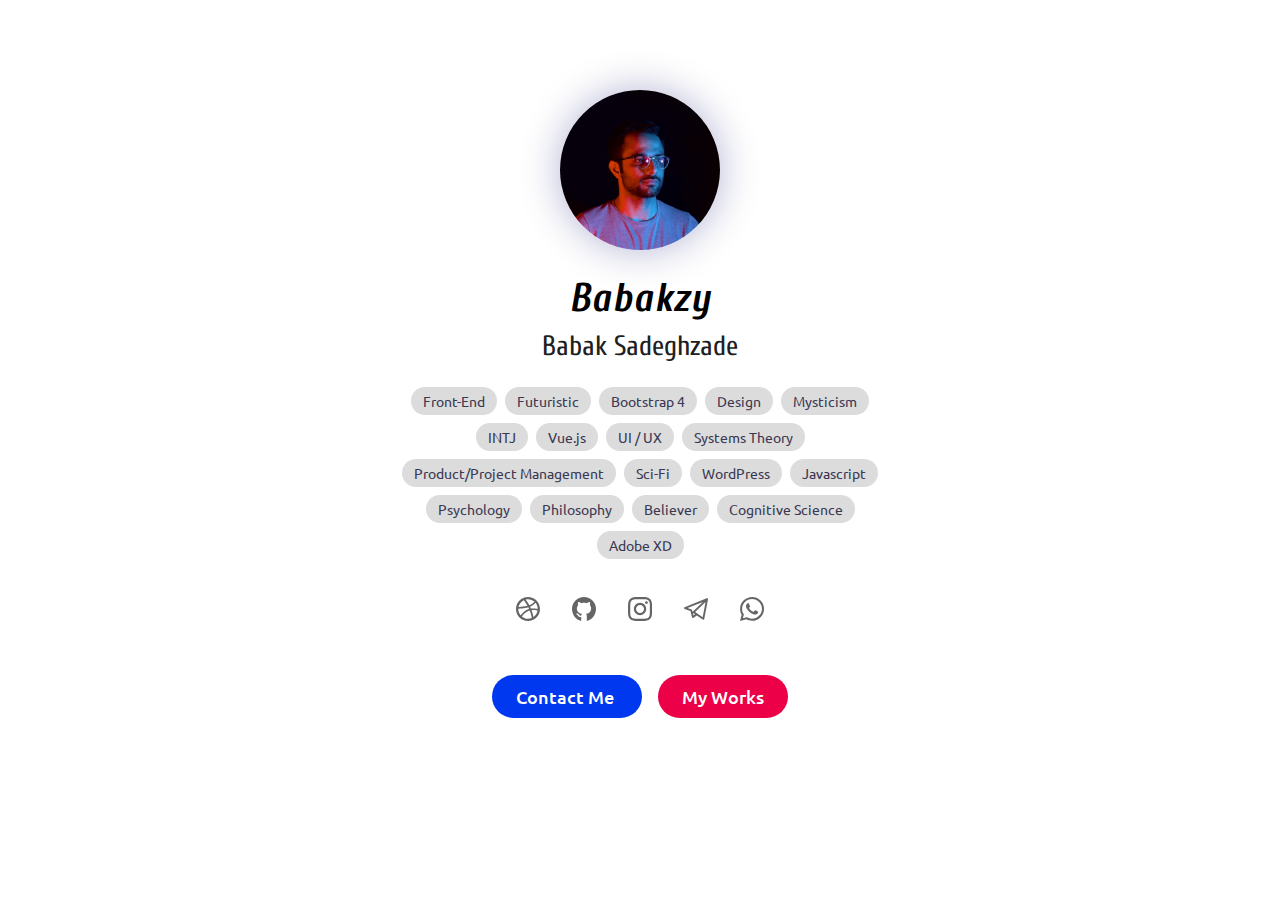
==== index.html @ 32bf8b67 "mailto  / managment" ====
<!DOCTYPE html>
<html>

<head>
  <meta charset="UTF-8">
  <!-- 
    
    DO NOT LOOK AT CODE. IT IS NOT CLEAN. "Mechanic’s car is leaking!"

   -->
  <title>Babakzy - Hi it's my Personal Website</title>
  <meta name="title" content="Babakzy   - Hi it's my personal Website">
  <meta name="description"
    content="Hi, my name is Babak Sadeghzadeh. I am a front-end developer from Tabriz, Iran.   *  you can find me with @Babakzy ">

  <!-- Open Graph / Facebook -->
  <meta property="og:type" content="website">
  <meta property="og:url" content="https://babakzy.github.io/">
  <meta property="og:title" content="Babakzy   - My Personal Website">
  <meta property="og:description"
    content="Hi, my name is Babak Sadeghzadeh. I am a front-end developer from Tabriz, Iran.   *  you can find me with @Babakzy ">
  <meta property="og:image" content="https://babakzy.github.io/profile.jpg">

  <link rel="apple-touch-icon" sizes="180x180" href="images/apple-touch-icon.png">
  <link rel="icon" type="image/png" sizes="32x32" href="images/favicon-32x32.png">
  <link rel="icon" type="image/png" sizes="16x16" href="images/favicon-16x16.png">
  <link rel="manifest" href="images/site.webmanifest">
  <meta name="theme-color" content="#0038f0">
  <meta name="apple-mobile-web-app-status-bar-style" content="#0038f0">
  <!-- Twitter -->
  <meta property="twitter:card" content="summary_large_image">
  <meta property="twitter:url" content="https://babakzy.github.io/">
  <meta property="twitter:title" content="Babakzy   - My Personal Website">
  <meta property="twitter:description"
    content="Hi, my name is Babak Sadeghzadeh. I am a front-end developer from Tabriz, Iran.   *  you can find me with @Babakzy ">
  <meta property="twitter:image" content="https://babakzy.github.io/profile.jpg">
  <meta name="viewport" content="width=device-width, initial-scale=1">
  <link href="https://fonts.googleapis.com/css2?family=Ubuntu:wght@400;500&display=swap" rel="stylesheet">
  <link href="https://fonts.googleapis.com/css2?family=Cuprum:ital,wght@0,700;1,400&display=swap" rel="stylesheet">
  <link rel="stylesheet" href="styles/stylesheet.css" type="text/css">



  <!--[if lt IE 9]>
  <script src="https://cdnjs.cloudflare.com/ajax/libs/html5shiv/3.7.3/html5shiv.min.js"></script>
  <![endif]-->
</head>

<body id="body">
  <div class="container">
    <div class="row justify-content-center">
      <div class=" col-sm-10 col-md-7 col-lg-6   mt-10 text-center">
        <img class="avatar " src="https://babakzy.github.io/images/babakzyexp25.jpg" alt="Babakzy - بابک صادق زاده">
        <h1 class="text-center nick mt-4">Babakzy </h1>
        <h3 class="text-center mt-2 name">Babak Sadeghzade</h3>
        <div class="tagbox">

          <span class="work">Front-End</span>
          <span class="personality">Futuristic</span>
          <span class="work">Bootstrap 4</span>
          <span class="work">Design</span>
          <span class="interested">Mysticism</span>
          <span class="personality">INTJ</span>
          <span class="work">Vue.js</span>
          <span class="work">UI / UX</span>
          <span class="interested">Systems Theory</span>
          <span class="work">Product/Project Management</span>
          <span class="personality">Sci-Fi</span>
          <span class="work">WordPress</span>
          <span class="work">Javascript</span>
          <span class="interested">Psychology</span>
          <span class="interested">Philosophy</span>
          <span class="personality">Believer</span>
          <span class="interested">Cognitive Science</span>
          <span class="work">Adobe XD</span>
        </div>
        <div class="connect mt-0 mb-4">
<!--           <a href="https://codepen.io/babakzy/"> <img class="link-icon"
              src="https://babakzy.github.io/images/001-codepen.svg" alt=""> </a> -->
          <a href="https://dribbble.com/babakzy"><img class="link-icon"
              src="https://babakzy.github.io/images/006-dribble-big-logo.svg" alt=""> </a>
          <a href="https://github.com/babakzy"> <img class="link-icon"
              src="https://babakzy.github.io/images/005-github.svg" alt=""> </a>
          <a href="https://www.instagram.com/babakzyy/"> <img class="link-icon"
              src="https://babakzy.github.io/images/003-instagram.svg" alt=""> </a>
          <a href="https://t.me/babakzyy"> <img class="link-icon"
              src="https://babakzy.github.io/images/002-telegram-logo.svg" alt=""> </a>
          <a href="http://wassmee.us/w/?c=d4c9"> <img class="link-icon"
              src="https://babakzy.github.io/images/004-whatsapp.svg" alt=""> </a>
        </div>
        <div class="mt-5 mb-5 pb-5">
          <a href="mailto:babakzy1@gmail.com" class="call-btn mx-2"> Contact Me </a>
          <a  class="work-btn mx-2" data-toggle="modal" data-target="#worksModal"> My Works
            </a>
        </div>
      </div>
    </div>
  </div>

  <!-- Modal -->
  <div class="modal fade" id="worksModal" tabindex="-1" role="dialog" aria-labelledby="exampleModalLongTitle"
    aria-hidden="true">
    <div class="modal-dialog modal-dialog-centered modal-lg " role="document">
      <div class="modal-content">
        <div class="modal-header pt-4">
<h3>Some Of My Works</h3>
          <button type="button" class="close" data-dismiss="modal" aria-label="Close">
            <span aria-hidden="true">&times;</span>
          </button>
        </div>
        <div class="modal-body p-4">
          <div class="row">
            <div class="col-md-6 mb-3">
              <div class="mywork">
                <h4> Vanish Cosmetic Clinic </h4>
                <a class="work-link" href="https://vanish.clinic/">vanish.clinic</a>
                <div class="mt-2"><span>Front-End</span> <span>Wordpress</span></div>
              </div>
            </div>
            <div class="col-md-6 mb-3">
              <div class="mywork">
                <h4> Silver Stone Digital</h4>
                <a class="work-link" href="https://www.silverstonedigital.co.uk/">silverstonedigital.co.uk</a>
                <div class="mt-2"><span>Front-End</span> <span>Wordpress</span></div>
              </div>
            </div>  
             <div class="col-md-6 mb-3">
              <div class="mywork">
                <h4>CashOffer.la</h4>
                <a class="work-link" href="https://www.cashoffer.la/">CashOffer.la</a>
                <div class="mt-2">  <span>UI/UX Design</span> <span>Front-End</span> <span>Wordpress</span></div>
              </div>
            </div>
            <div class="col-md-6 mb-3">
              <div class="mywork">
                <h4>United Web Agency</h4>
                <a class="work-link" href="https://www.unitedwebagency.com/">unitedwebagency.co.uk</a>
                <div class="mt-2"><span>Front-End</span> <span>Wordpress</span></div>
              </div>
            </div>
            <div class="col-md-6 mb-3">
              <div class="mywork">
                <h4>Shouka And Friends </h4>
                <a class="work-link" href="https://www.shoukaandfriends.at/">shoukaandfriends.at</a>
                <div class="mt-2"> <span>UI/UX</span> <span>Front-End</span> <span>Wordpess</span>  </div>
              </div>
            </div>
            <!-- <div class="col-md-6 mb-3">
              <div class="mywork">
                <h4>Dart Agency</h4>
                <a class="work-link" href="https://dartagency.uk/">dartagency.uk</a>
                <div class="mt-2"><span>Front-End</span> <span>Wordpress</span> <span>Design</span></div>
              </div>
            </div> -->
            <div class="col-md-6 mb-3">
              <div class="mywork">
                <h4>Sanicell</h4>
                <a class="work-link" href="https://sanicell.co.uk/">Sanicell.co.uk</a>
                <div class="mt-2"><span>Front-End</span> <span>Wordpress</span> <span>Design</span> <span>Branding</span></div>
              </div>
            </div>

<!--             <div class="col-md-6 mb-3">
              <div class="mywork">
                <h4>Speech2text</h4>
                <a class="work-link" href="https://speech2text.com.au/">speech2text.com.au</a>
                <div class="mt-2"><span>Front-End</span> </div>
              </div>
            </div> -->

            <!-- <div class="col-6 mb-3">
              <div class="mywork">
                <h4>Perfectly Nailed It</h4>
                <a class="work-link" href="https://perfectlynailedit.co.uk/">perfectlynailedit.co.uk</a>
                <div class="mt-2"><span>Front-End</span> <span>Wordpess</span>  </div>
              </div>
            </div> -->
            <!-- <div class="col-6 mb-3">
              <div class="mywork">
                <h4>Foof</h4>
                <a class="work-link" href="https://getfoof.com/">getfoof.com</a>
                <div class="mt-2"><span>Front-End</span> <span>Wordpress</span></div>
              </div>
            </div> 
-->

          </div> 

        </div>
        <div >
<p class="text-center d-block mb-3"> To See More Works Contact Me </p>
        </div>
      </div>
    </div>
  </div>

  <script type="text/javascript" src="js/jquery-3.4.1.min.js"></script>
  <script type="text/javascript" src="js/bootstrap.min.js"></script>
  <script type="text/javascript" src="js/popper.min.js"></script>
  <script type="text/javascript" src="js/main.js"></script>
</body>

</html>
---- styles/stylesheet.css ----
@import 'bootstrap.min.css';
/* 
   DO NOT LOOK AT CODE. IT IS NOT CLEAN. "Mechanic’s car is leaking!"
*/
*{
  font-family: "Ubuntu", sans-serif;
}
body {
  background-color: white;
  font-family: "Ubuntu", sans-serif;
  height: 100vh;
  width: 100vw;
}

p {
  font-family: "Ubuntu", sans-serif;
}
a:hover{
  text-decoration: none;
}
canvas {
  display: block;
  position: absolute;
  top: 0px;
  z-index: -888;
}

#particles-js {
  width: 100%;
  height: 100%;
}

h1, h2, h3, h4, h5 {
  font-family: "Cuprum", sans-serif;
  font-weight: 800;
  color: #000000;
}

.modal h1, .modal h2, .modal h3, .modal h4, .modal h5 {
  font-family: "Ubuntu", sans-serif!important;
  font-weight: 500;
  color: #000000;
}
h1 {
  font-style: italic;
}

.mt-10 {
  margin-top: 10vh;
}

.nick {
  letter-spacing: 1px;
}

.avatar {
  border-radius: 150px;
  width: 160px;
  height: auto;
  max-width: 100%;
  box-shadow: 0px 0px 40px rgba(0, 2, 114, 0.3);
}

.name {
  color: #202020;
  font-weight: 400;
  font-family: "Cuprum", sans-serif;
}

.tagbox {
  margin: 20px;
}
.tagbox span {
  background-color: gainsboro;
  color: rgb(59, 56, 83);
  padding: 4px 12px;
  padding-bottom: 3px;
  margin: 4px 2px;
  border-radius: 20px;
  display: inline-block;
  transition: 0.15s;
  font-size: 14px;
}
/* .tagbox span:hover {
  background-color: #afa6bd;
  color:#fff
} */
.tagbox .personality {
  background-color: gainsboro;
}
.tagbox .interested {
  background-color: gainsboro;
}

.link-icon {
  width: 24px;
  margin: 14px;
  transition: 0.2s;
  opacity: 0.6;
}
.link-icon:hover {
  filter: invert(27%) sepia(51%) saturate(4078%) hue-rotate(211deg) brightness(120%) contrast(97%);
}
.mywork{
  padding: 14px;
  margin: 4px;
  border: 1px dashed gray;
  border-radius: 14px;
}
.mywork span{
  display: inline-block;
  background-color: antiquewhite;
  padding: 1px 7px;
  font-size: 12px;
  border-radius: 50px;
}
.work-link{
  margin-top: -5px;
  display: block;
}
.modal-body .col-6{
  padding-right: 8px!important;
  padding-left: 8px!important;
}
.modal-content{
  border: none;
    border-radius: 22px;
}
button:focus {
  outline: none;
}
.call-btn{
  background-color: #0038f0;
  padding: 10px 24px;
  border-radius: 40px;
  color: #fff;
  font-family: "Ubuntu", sans-serif!important;
  font-weight: 500;
  font-size: 18px;
  
}
.call-btn:hover{
  background-color: #002dc2;
  color: #fff;
}
.work-btn{
  background-color: #ec0047;
  font-weight: 500;
  padding: 10px 24px;
  border-radius: 40px;
  color: #fff!important;
  cursor: pointer;
  font-size: 18px;
}
.work-btn:hover{
  background-color: #bb0038;
}
@media (max-width: 767.98px) {
  .avatar {
    width: 120px;
  }

  html {
    font-size: 13px;
  }

  .link-icon {
    width: 23px;
    margin: 11px;
  }
}

/*# sourceMappingURL=stylesheet.css.map */
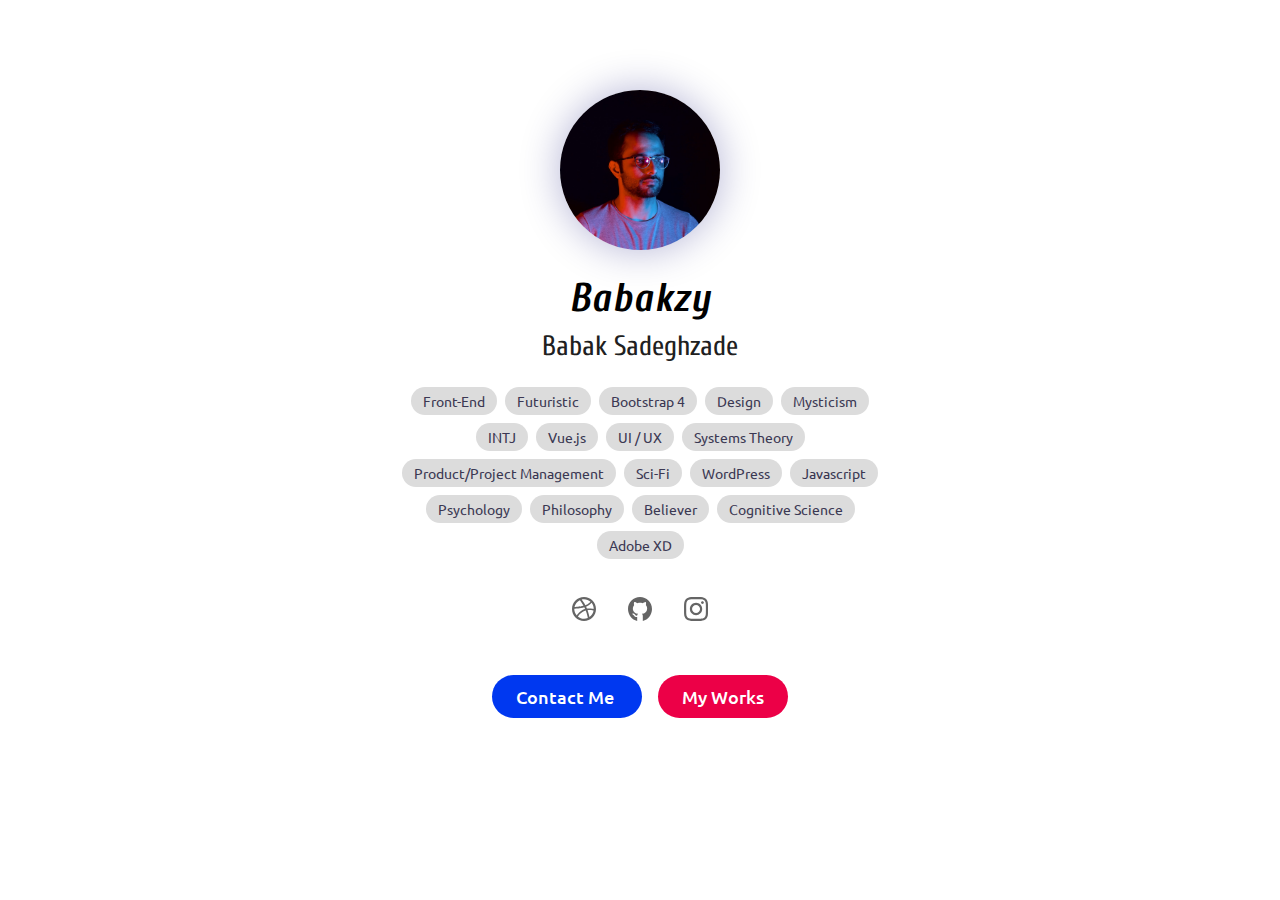
==== commit 88534c51: "remove telegram and whatsapp" ====
--- a/index.html
+++ b/index.html
@@ -83,10 +83,10 @@
               src="https://babakzy.github.io/images/005-github.svg" alt=""> </a>
           <a href="https://www.instagram.com/babakzyy/"> <img class="link-icon"
               src="https://babakzy.github.io/images/003-instagram.svg" alt=""> </a>
-          <a href="https://t.me/babakzyy"> <img class="link-icon"
+<!--           <a href="https://t.me/babakzyy"> <img class="link-icon"
               src="https://babakzy.github.io/images/002-telegram-logo.svg" alt=""> </a>
           <a href="http://wassmee.us/w/?c=d4c9"> <img class="link-icon"
-              src="https://babakzy.github.io/images/004-whatsapp.svg" alt=""> </a>
+              src="https://babakzy.github.io/images/004-whatsapp.svg" alt=""> </a> -->
         </div>
         <div class="mt-5 mb-5 pb-5">
           <a href="mailto:babakzy1@gmail.com" class="call-btn mx-2"> Contact Me </a>
@@ -131,6 +131,13 @@
                 <div class="mt-2">  <span>UI/UX Design</span> <span>Front-End</span> <span>Wordpress</span></div>
               </div>
             </div>
+                        <div class="col-md-6 mb-3">
+              <div class="mywork">
+                <h4>Flatline Agency</h4>
+                <a class="work-link" href="https://flatlineagency.com/">flatlineagency.com</a>
+                <div class="mt-2"><span>WordPress Development</span></div>
+              </div>
+            </div>
             <div class="col-md-6 mb-3">
               <div class="mywork">
                 <h4>United Web Agency</h4>
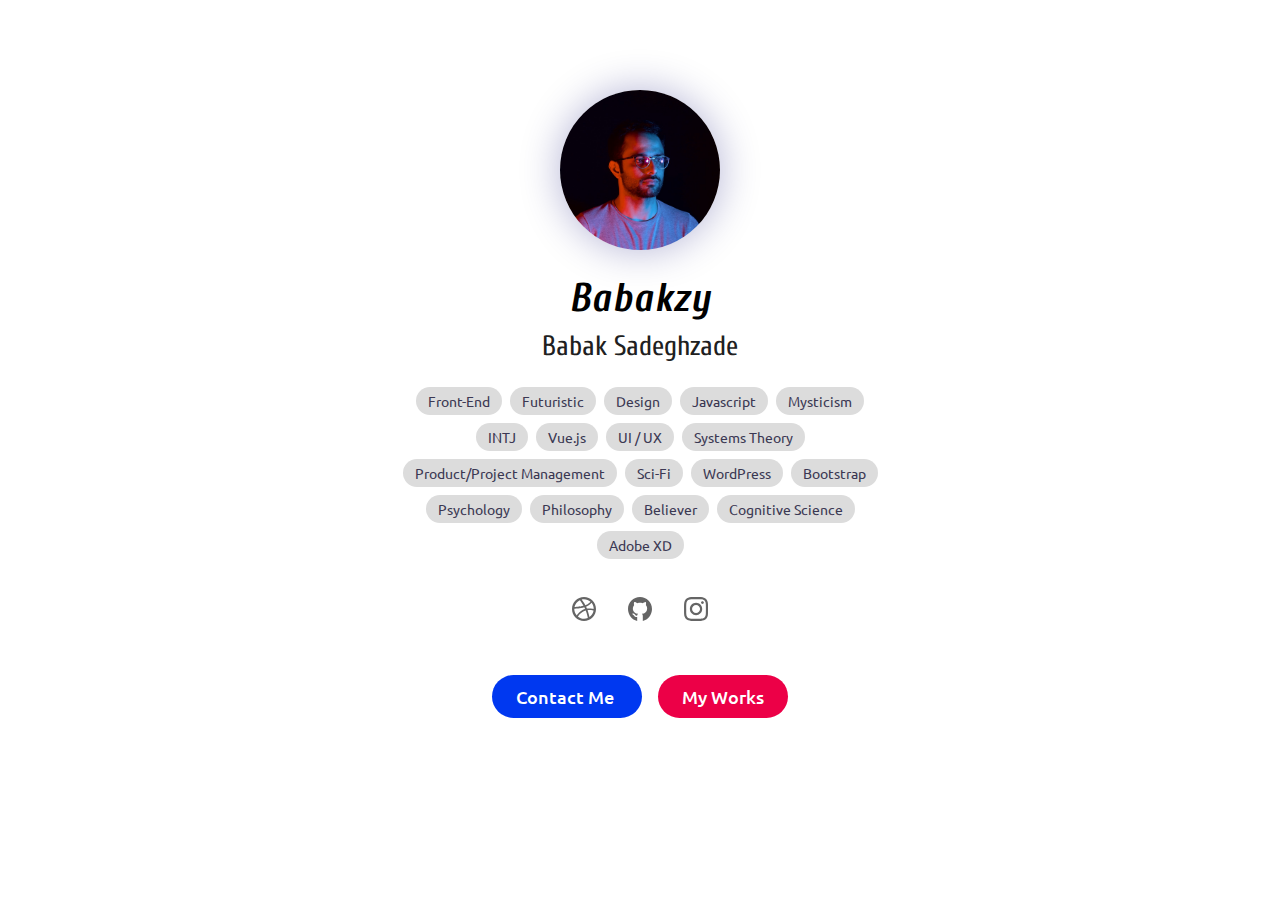
==== commit 8c41cea8: "changed bootstrap" ====
--- a/index.html
+++ b/index.html
@@ -57,8 +57,8 @@
 
           <span class="work">Front-End</span>
           <span class="personality">Futuristic</span>
-          <span class="work">Bootstrap 4</span>
           <span class="work">Design</span>
+          <span class="work">Javascript</span>
           <span class="interested">Mysticism</span>
           <span class="personality">INTJ</span>
           <span class="work">Vue.js</span>
@@ -67,7 +67,7 @@
           <span class="work">Product/Project Management</span>
           <span class="personality">Sci-Fi</span>
           <span class="work">WordPress</span>
-          <span class="work">Javascript</span>
+           <span class="work">Bootstrap</span>
           <span class="interested">Psychology</span>
           <span class="interested">Philosophy</span>
           <span class="personality">Believer</span>
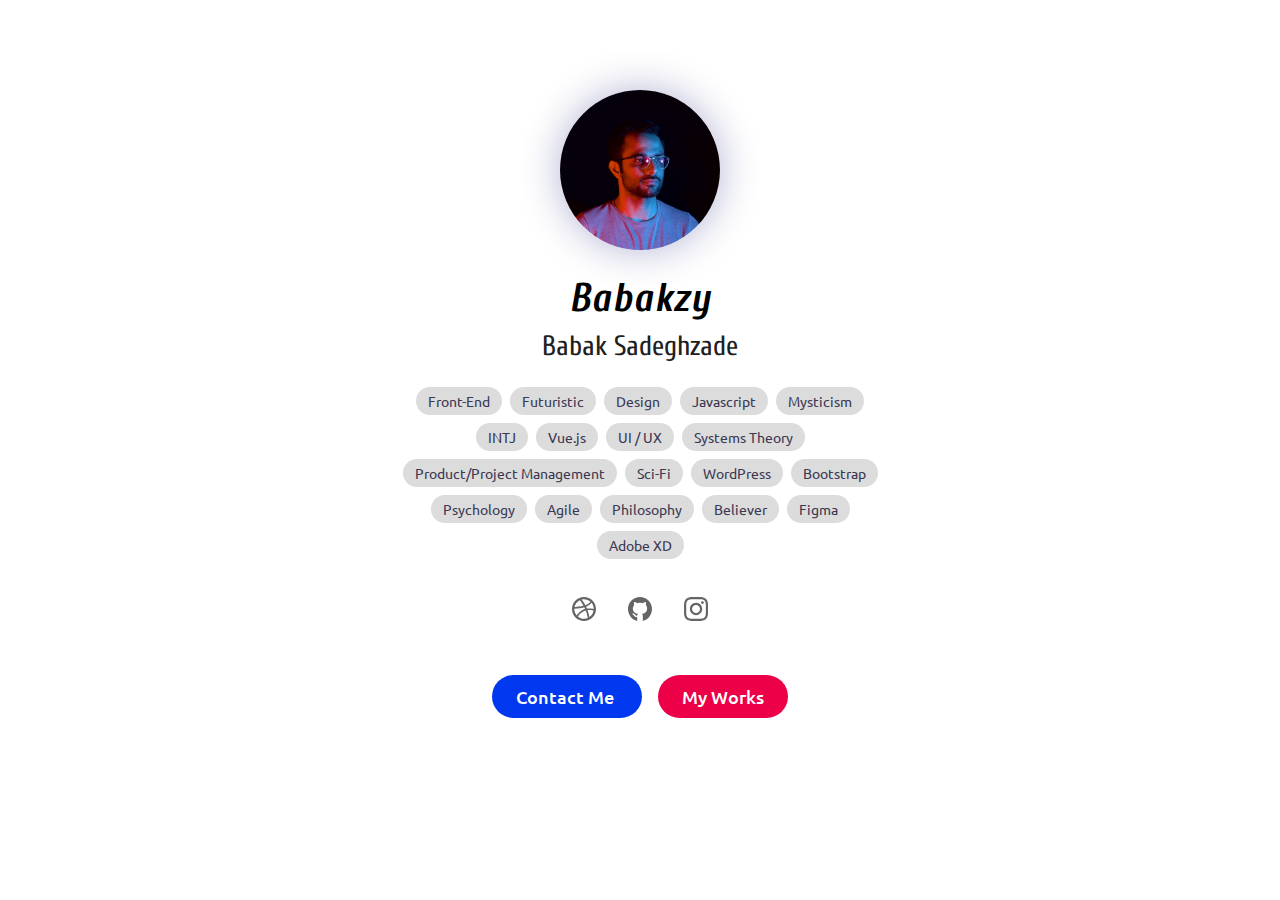
==== commit 6c6a920a: "add figma and agile" ====
--- a/index.html
+++ b/index.html
@@ -69,9 +69,10 @@
           <span class="work">WordPress</span>
            <span class="work">Bootstrap</span>
           <span class="interested">Psychology</span>
+           <span class="work">Agile</span>
           <span class="interested">Philosophy</span>
           <span class="personality">Believer</span>
-          <span class="interested">Cognitive Science</span>
+          <span class="work">Figma</span>
           <span class="work">Adobe XD</span>
         </div>
         <div class="connect mt-0 mb-4">
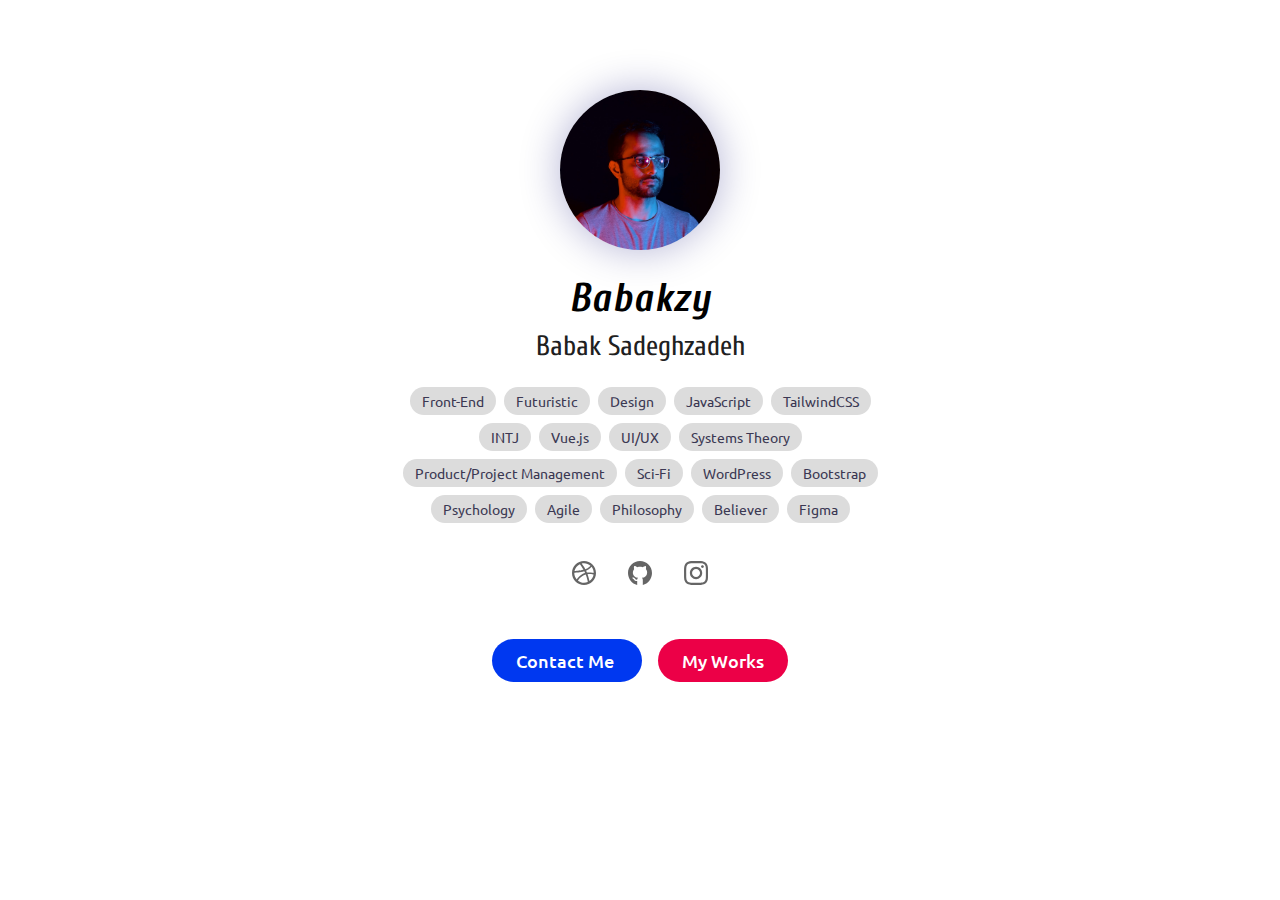
==== commit a05ca756: "add mindheal and some personal info edit" ====
--- a/index.html
+++ b/index.html
@@ -8,17 +8,17 @@
     DO NOT LOOK AT CODE. IT IS NOT CLEAN. "Mechanic’s car is leaking!"
 
    -->
-  <title>Babakzy - Hi it's my Personal Website</title>
-  <meta name="title" content="Babakzy   - Hi it's my personal Website">
+  <title>Babakzy - Babak Sadeghzadeh</title>
+  <meta name="title" content="Babak Sadeghzadeh - Babakzy">
   <meta name="description"
-    content="Hi, my name is Babak Sadeghzadeh. I am a front-end developer from Tabriz, Iran.   *  you can find me with @Babakzy ">
+    content="Hi, I'm Babak Sadeghzadeh, A creative front-end developer from Tabriz, Iran. ">
 
   <!-- Open Graph / Facebook -->
   <meta property="og:type" content="website">
   <meta property="og:url" content="https://babakzy.github.io/">
-  <meta property="og:title" content="Babakzy   - My Personal Website">
+  <meta property="og:title" content="Babak Sadeghzadeh - Babakzy">
   <meta property="og:description"
-    content="Hi, my name is Babak Sadeghzadeh. I am a front-end developer from Tabriz, Iran.   *  you can find me with @Babakzy ">
+    content="Hi, I'm Babak Sadeghzadeh, A creative front-end developer from Tabriz, Iran. ">
   <meta property="og:image" content="https://babakzy.github.io/profile.jpg">
 
   <link rel="apple-touch-icon" sizes="180x180" href="images/apple-touch-icon.png">
@@ -30,9 +30,9 @@
   <!-- Twitter -->
   <meta property="twitter:card" content="summary_large_image">
   <meta property="twitter:url" content="https://babakzy.github.io/">
-  <meta property="twitter:title" content="Babakzy   - My Personal Website">
+  <meta property="twitter:title" content="Babakzy - Babak Sadeghzadeh">
   <meta property="twitter:description"
-    content="Hi, my name is Babak Sadeghzadeh. I am a front-end developer from Tabriz, Iran.   *  you can find me with @Babakzy ">
+    content="Hi, I'm Babak Sadeghzadeh, A creative front-end developer from Tabriz, Iran. ">
   <meta property="twitter:image" content="https://babakzy.github.io/profile.jpg">
   <meta name="viewport" content="width=device-width, initial-scale=1">
   <link href="https://fonts.googleapis.com/css2?family=Ubuntu:wght@400;500&display=swap" rel="stylesheet">
@@ -52,17 +52,17 @@
       <div class=" col-sm-10 col-md-7 col-lg-6   mt-10 text-center">
         <img class="avatar " src="https://babakzy.github.io/images/babakzyexp25.jpg" alt="Babakzy - بابک صادق زاده">
         <h1 class="text-center nick mt-4">Babakzy </h1>
-        <h3 class="text-center mt-2 name">Babak Sadeghzade</h3>
+        <h3 class="text-center mt-2 name">Babak Sadeghzadeh</h3>
         <div class="tagbox">
 
           <span class="work">Front-End</span>
           <span class="personality">Futuristic</span>
           <span class="work">Design</span>
-          <span class="work">Javascript</span>
-          <span class="interested">Mysticism</span>
+          <span class="work">JavaScript</span>
+          <span class="interested">TailwindCSS</span>
           <span class="personality">INTJ</span>
           <span class="work">Vue.js</span>
-          <span class="work">UI / UX</span>
+          <span class="work">UI/UX</span>
           <span class="interested">Systems Theory</span>
           <span class="work">Product/Project Management</span>
           <span class="personality">Sci-Fi</span>
@@ -73,7 +73,6 @@
           <span class="interested">Philosophy</span>
           <span class="personality">Believer</span>
           <span class="work">Figma</span>
-          <span class="work">Adobe XD</span>
         </div>
         <div class="connect mt-0 mb-4">
 <!--           <a href="https://codepen.io/babakzy/"> <img class="link-icon"
@@ -118,11 +117,18 @@
                 <div class="mt-2"><span>Front-End</span> <span>Wordpress</span></div>
               </div>
             </div>
-            <div class="col-md-6 mb-3">
+            <!-- <div class="col-md-6 mb-3">
               <div class="mywork">
                 <h4> Silver Stone Digital</h4>
                 <a class="work-link" href="https://www.silverstonedigital.co.uk/">silverstonedigital.co.uk</a>
                 <div class="mt-2"><span>Front-End</span> <span>Wordpress</span></div>
+              </div>
+            </div>   -->
+            <div class="col-md-6 mb-3">
+              <div class="mywork">
+                <h4> Mindheal</h4>
+                <a class="work-link" href="https://mindheal.com/">mindheal.com</a>
+                <div class="mt-2"><span>Brand Design</span> <span>Wordpress</span></div>
               </div>
             </div>  
              <div class="col-md-6 mb-3">
